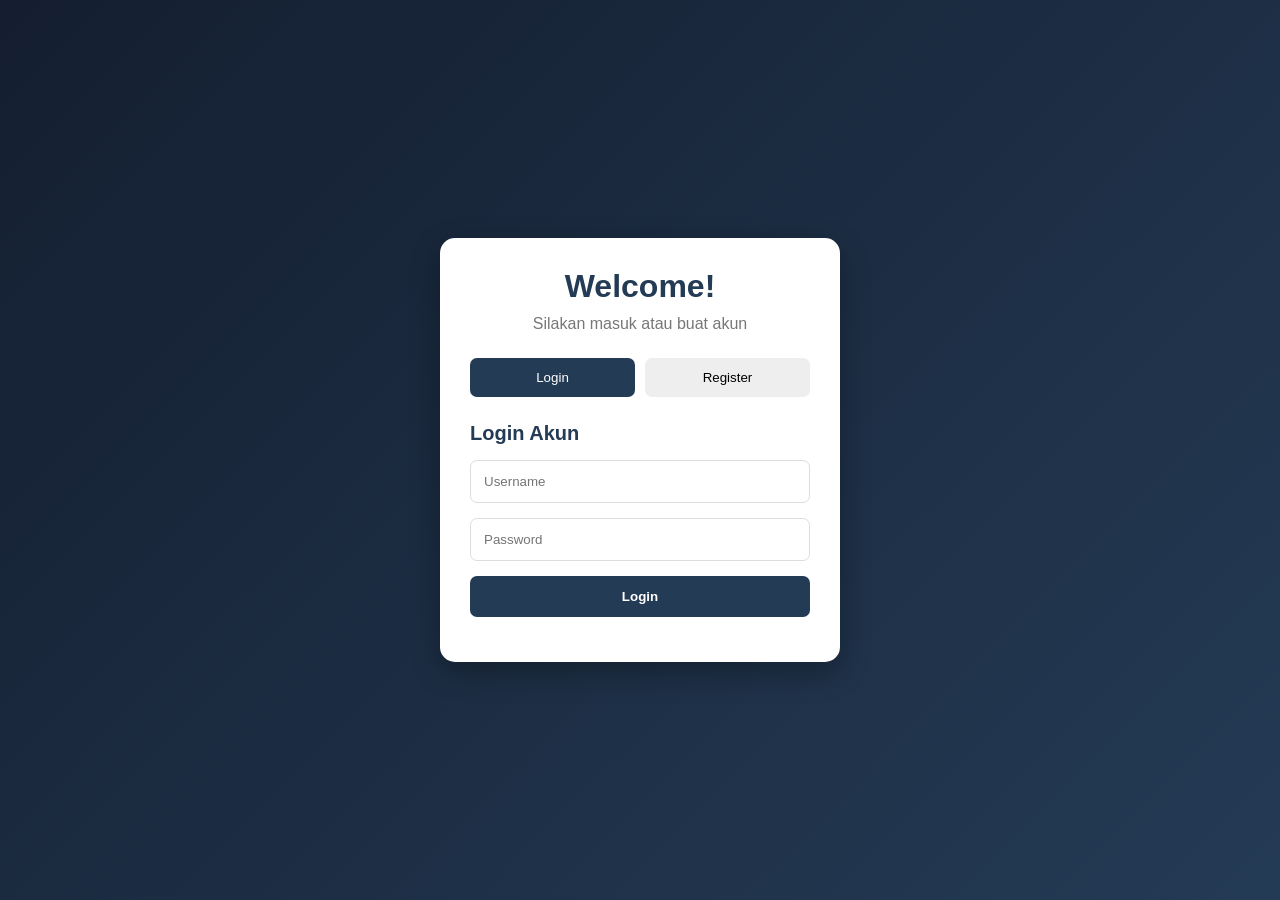
==== index.html @ 53bae005 "Rename Index.html to index.html" ====
<!DOCTYPE html>
<html lang="id">
<head>
    <meta charset="UTF-8">
    <meta name="viewport" content="width=device-width, initial-scale=1.0">
    <title>Login Website</title>
    <link rel="stylesheet" href="style.css">
</head>
<body>

    <div class="container">
        <div class="login-box">

            <h1>Welcome!</h1>
            <p class="subtitle">Silakan masuk atau buat akun</p>

            <div class="tabs">
                <button id="loginTab" class="active">
                    Login
                </button>
                <button id="registerTab">
                    Register
                </button>
            </div>

            <form id="loginForm">
                <h2>Login Akun</h2>

                <input
                    type="text"
                    id="loginUsername"
                    placeholder="Username"
                    required
                >

                <input
                    type="password"
                    id="loginPassword"
                    placeholder="Password"
                    required
                >

                <button type="submit" class="submit-btn">
                    Login
                </button>
            </form>

            <form id="registerForm" hidden>
                <h2>Buat Akun</h2>

                <input
                    type="text"
                    id="registerUsername"
                    placeholder="Buat Username"
                    required
                >

                <input
                    type="password"
                    id="registerPassword"
                    placeholder="Buat Password"
                    minlength="8"
                    required
                >

                <button type="submit" class="submit-btn">
                    Daftar Sekarang
                </button>
            </form>

            <p id="message"></p>

        </div>
    </div>

    <script src="app.js"></script>
</body>
</html>
---- style.css ----
* {
    margin: 0;
    padding: 0;
    box-sizing: border-box;
}

body {
    font-family: Arial, sans-serif;
    background: linear-gradient(135deg, #141e30, #243b55);
    min-height: 100vh;
    display: flex;
    justify-content: center;
    align-items: center;
    padding: 20px;
}

.container {
    width: 100%;
    max-width: 400px;
}

.login-box {
    background: white;
    padding: 30px;
    border-radius: 15px;
    box-shadow: 0 10px 30px rgba(0,0,0,0.3);
}

h1 {
    text-align: center;
    color: #243b55;
    margin-bottom: 10px;
}

.subtitle {
    text-align: center;
    color: #777;
    margin-bottom: 25px;
}

.tabs {
    display: flex;
    gap: 10px;
    margin-bottom: 25px;
}

.tabs button {
    width: 50%;
    padding: 12px;
    border: none;
    border-radius: 7px;
    background: #eee;
    cursor: pointer;
}

.tabs button.active {
    background: #243b55;
    color: white;
}

h2 {
    font-size: 20px;
    margin-bottom: 15px;
    color: #243b55;
}

input {
    width: 100%;
    padding: 13px;
    margin-bottom: 15px;
    border: 1px solid #ddd;
    border-radius: 7px;
    outline: none;
}

input:focus {
    border-color: #243b55;
}

.submit-btn {
    width: 100%;
    padding: 13px;
    border: none;
    border-radius: 7px;
    background: #243b55;
    color: white;
    font-weight: bold;
    cursor: pointer;
}

.submit-btn:hover {
    background: #141e30;
}

#message {
    margin-top: 15px;
    text-align: center;
    font-size: 14px;
}
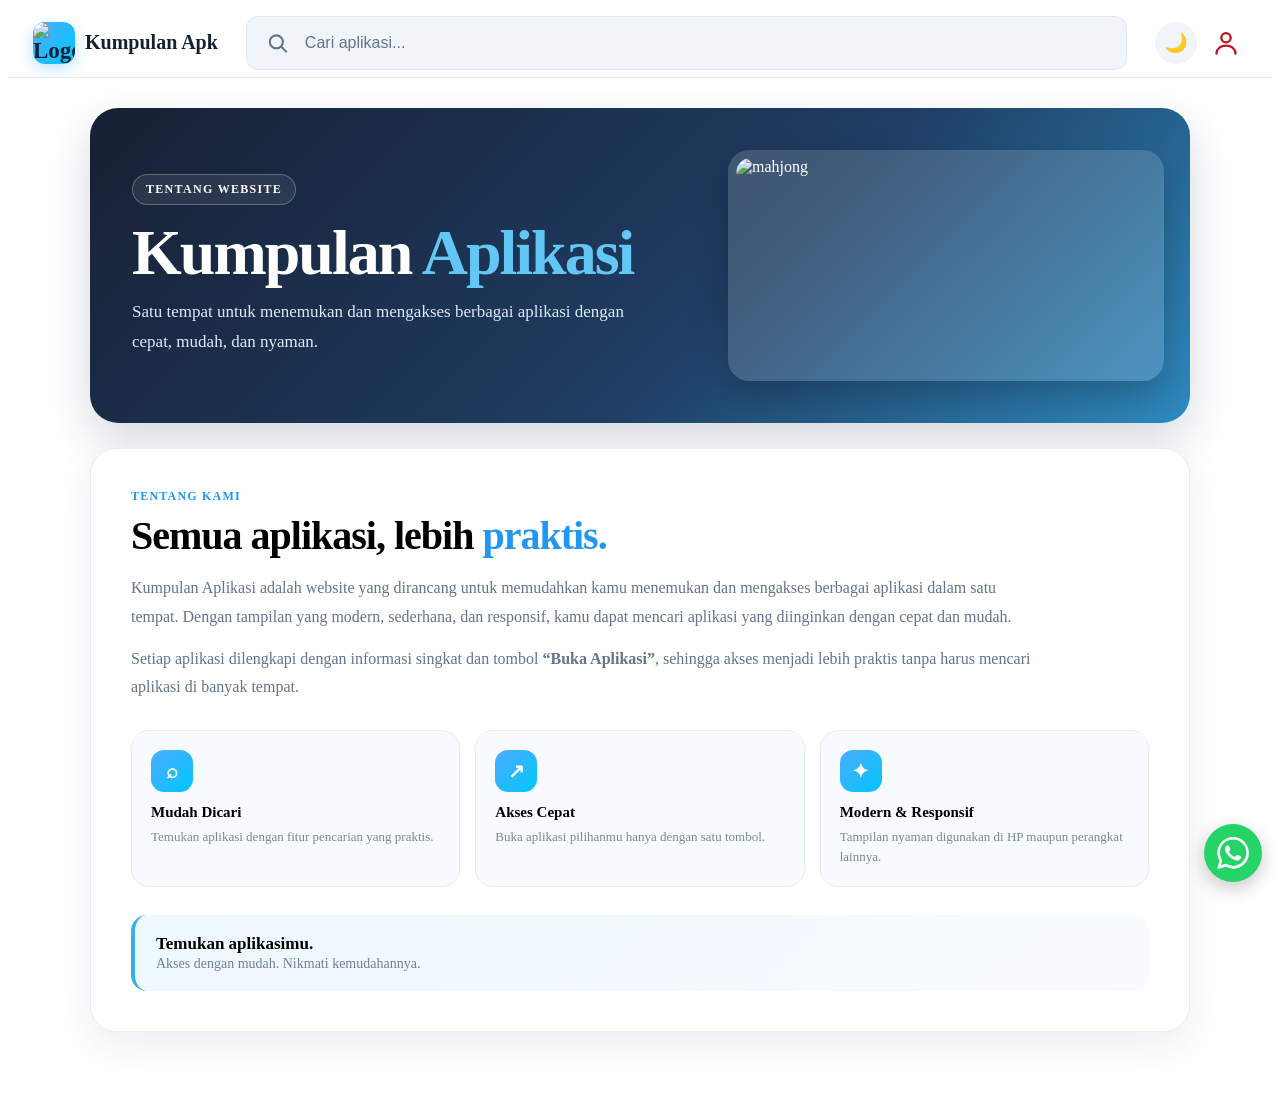
==== commit eac7d3d2: "Rename Tentang_login_updated.html to index.html" ====
--- a/index.html
+++ b/index.html
@@ -1,79 +1,864 @@
-
 <!DOCTYPE html>
-<html lang="id">
+<html lang="en">
 <head>
-    <meta charset="UTF-8">
-    <meta name="viewport" content="width=device-width, initial-scale=1.0">
-    <title>Login Website</title>
-    <link rel="stylesheet" href="style.css">
+  <meta name="viewport" content="width=device-width, initial-scale=1.0">
+  <title>Tentang</title>
+  <style>
+    /* SEARCH NAVBAR */
+    .search {
+      flex: 1;
+      max-width: 910px;
+      margin: 0 28px;
+      position: relative;
+    }
+
+    .search input {
+      width: 100%;
+      height: 54px;
+      padding: 0 22px 0 58px;
+      border: 1px solid rgba(148, 163, 184, .08);
+      border-radius: 12px;
+      outline: none;
+      font-size: 16px;
+      font-weight: 500;
+      color: #e5e7eb;
+      background: #111820;
+      box-shadow: inset 0 0 0 1px rgba(255,255,255,.015);
+      transition: .25s ease;
+    }
+
+    .search input::placeholder {
+      color: #aeb8c7;
+      opacity: 1;
+    }
+
+    .search input:focus {
+      border-color: rgba(0, 198, 255, .35);
+      box-shadow: 0 0 0 3px rgba(0, 198, 255, .08);
+    }
+
+    .search-icon {
+      position: absolute;
+      left: 20px;
+      top: 50%;
+      width: 23px;
+      height: 23px;
+      transform: translateY(-50%);
+      color: #b8c2d1;
+      pointer-events: none;
+    }
+
+    .search-icon svg {
+      width: 100%;
+      height: 100%;
+      display: block;
+      }
+
+    /* NAVBAR */
+    .navbar{
+      position:sticky;
+      top:0;
+      z-index:1000;
+      width:100%;
+      height:70px;
+      display:flex;
+      align-items:center;
+      justify-content:space-between;
+      padding:0 25px;
+      box-sizing:border-box;
+      background:rgba(255,255,255,.88);
+      backdrop-filter:blur(15px);
+      -webkit-backdrop-filter:blur(15px);
+      border-bottom:1px solid rgba(0,0,0,.08);
+      transition:.3s ease
+    }
+    
+    .nav-logo{
+      display:flex;
+      align-items:center;
+      gap:10px;
+      font-size:20px;
+      font-weight:800;
+      color:#172033
+    }
+    
+    .logo-icon{
+      width:42px;
+      height:42px;
+      display:flex;
+      align-items:center;
+      justify-content:center;
+      font-size:23px;
+      border-radius:12px;
+      background:linear-gradient(135deg,#4facfe,#00c6ff);
+      box-shadow:0 5px 15px rgba(0,150,255,.25);
+      overflow:hidden;
+      flex-shrink:0;
+    }
+
+    .logo-icon img{
+      width:100%;
+      height:100%;
+      object-fit:cover;
+      display:block;
+      border-radius:12px;
+    }
+
+    .nav-actions{
+      position:relative;
+      display:flex;
+      align-items:center;
+      gap:8px
+    }
+    
+    .theme-btn,.menu-btn{
+      width:42px;
+      height:42px;
+      border:none;
+      border-radius:50%;
+      cursor:pointer;
+      display:flex;
+      align-items:center;
+      justify-content:center;
+      font-size:19px;
+      background:#f1f5f9;
+      transition:.25s ease
+    }
+    
+    .menu-btn{
+      font-size:25px;
+      line-height:1;
+      color:#172033
+    }
+    
+    .theme-btn:hover,.menu-btn:hover{
+      transform:scale(1.08);
+      background:#e5edf5
+    }
+    
+    .hamburger-menu{
+      display:none;
+      position:absolute;
+      top:52px;
+      right:0;
+      width:190px;
+      padding:8px;
+      background:rgba(255,255,255,.98);
+      border:1px solid #e5eaf1;
+      border-radius:16px;
+      box-shadow:0 12px 30px rgba(20,35,60,.16);
+      animation:menuSlide .18s ease
+    }
+    
+    .hamburger-menu.show{
+      display:block
+    }
+    
+    .hamburger-menu a{
+      display:block;
+      padding:12px 14px;
+      border-radius:11px;
+      text-decoration:none;
+      color:#172033;
+      font-size:15px;
+      font-weight:600;
+      transition:.2s ease
+    }
+    
+    .hamburger-menu a:hover{
+      background:#eef8ff;
+      color:#2196f3
+    }
+    
+    @keyframes menuSlide{
+      from{opacity:0;
+           transform:translateY(-7px)
+          }to{
+        opacity:1;
+        transform:translateY(0)
+      }}
+
+    /* =========================
+       DARK MODE
+    ========================= */
+
+    body.dark-mode {
+        background: #0f172a;
+        color: #e5e7eb;
+    }
+
+    body.dark-mode .navbar {
+        background: rgba(15, 23, 42, 0.88);
+        border-bottom: 1px solid rgba(255, 255, 255, 0.08);
+    }
+
+    body.dark-mode .nav-logo {
+        color: #f8fafc;
+    }
+
+    body.dark-mode .nav-menu a {
+        color: #cbd5e1;
+    }
+
+    body.dark-mode .nav-menu a:hover {
+        color: #60a5fa;
+        background: rgba(96, 165, 250, 0.12);
+    }
+
+    body.dark-mode .theme-btn {
+        background: #1e293b;
+    }
+
+    body.dark-mode .menu-btn{
+        background:#1e293b;
+        color:#f8fafc
+    }
+
+    body:not(.dark-mode) .search input {
+        color: #172033;
+        background: #f1f5f9;
+        border-color: #e2e8f0;
+    }
+
+    body:not(.dark-mode) .search input::placeholder {
+        color: #64748b;
+    }
+
+    body:not(.dark-mode) .search-icon {
+        color: #64748b;
+    }
+    
+    body.dark-mode .hamburger-menu{
+        background:rgba(15,23,42,.98);
+        border-color:rgba(255,255,255,.08)
+    }
+    
+    body.dark-mode .hamburger-menu a{
+        color:#cbd5e1
+    }
+    
+    body.dark-mode .hamburger-menu a:hover{
+        color:#60a5fa;
+        background:rgba(96,165,250,.12)
+    }
+
+    /* =========================
+       HP / MOBILE
+    ========================= */
+
+    @media (max-width: 600px) {
+
+    .navbar {
+        height: 62px;
+        padding: 0 15px;
+    }
+
+    .nav-logo {
+        font-size: 16px;
+    }
+
+    .logo-icon {
+        width: 36px;
+        height: 36px;
+        font-size: 19px;
+    }
+
+    .logo-icon img {
+        width: 100%;
+        height: 100%;
+        object-fit: cover;
+    }
+
+    .hamburger-menu { display: none; }
+
+    .search {
+        margin: 0 12px;
+        max-width: none;
+    }
+
+    .search input {
+        height: 44px;
+        padding-left: 46px;
+        font-size: 14px;
+        border-radius: 11px;
+    }
+
+    .search-icon {
+        left: 15px;
+        width: 20px;
+        height: 20px;
+    }
+
+    .theme-btn, .menu-btn { width: 38px; height: 38px; }
+    .menu-btn { font-size: 23px; }
+    .hamburger-menu { top: 48px; width: 180px; }
+}
+
+    /* WhatsApp Floating Button */
+    .whatsapp-float {
+      position: fixed;
+      right: 18px;
+      bottom: 18px;
+      width: 58px;
+      height: 58px;
+      border-radius: 50%;
+      background: #25D366;
+      display: flex;
+      align-items: center;
+      justify-content: center;
+      text-decoration: none;
+      box-shadow: 0 6px 18px rgba(0,0,0,.22);
+      z-index: 9999;
+      transition: transform .2s ease, box-shadow .2s ease;
+    }
+
+    .whatsapp-float:hover {
+      transform: scale(1.08);
+      box-shadow: 0 9px 24px rgba(0,0,0,.28);
+    }
+
+    .whatsapp-float:active {
+      transform: scale(.94);
+    }
+
+    .whatsapp-float svg {
+      width: 32px;
+      height: 32px;
+      fill: white;
+    }
+
+    @media (max-width: 480px) {
+      .container { padding: 14px; }
+      header h1 { font-size: 26px; }
+      .card { border-radius: 17px; }
+      .app-image { width: 180px; }
+    }
+    
+  
+/* ===== TENTANG WEBSITE MODERN ===== */
+    .about-page{
+      max-width:1100px;
+      margin:0 auto;
+      padding:30px 20px 70px
+    }
+    
+    .about-hero{
+      display:grid;
+      grid-template-columns:1fr 420px;
+      align-items:center;
+      gap:34px;
+      padding:42px;
+      border-radius:28px;
+      overflow:hidden;
+      background:linear-gradient(135deg,#172033,#1f3d63 58%,#2e8bc0);
+      box-shadow:0 18px 45px rgba(20,45,80,.18);
+      color:#fff
+    }
+
+    .about-eyebrow{
+      display:inline-block;
+      padding:7px 13px;
+      border:1px solid rgba(255,255,255,.25);
+      border-radius:999px;
+      background:rgba(255,255,255,.08);
+      font-size:12px;
+      font-weight:800;
+      letter-spacing:1.3px
+    }
+    
+    .about-hero h1{
+      margin:16px 0 12px;
+      font-size:clamp(40px,6vw,64px);
+      line-height:1;
+      letter-spacing:-2px
+    }
+
+    .about-hero h1 span{
+      color:#62c7f5
+    }
+    
+    .about-hero-text{
+      max-width:520px;
+      margin:0;
+      color:#dceafa;
+      font-size:17px;
+      line-height:1.75
+    }
+
+    .about-photo{
+      width:100%;
+      padding:8px;
+      border-radius:21px;
+      background:rgba(255,255,255,.15);
+      box-shadow:0 15px 35px rgba(0,0,0,.22)
+    }
+
+    .about-photo img{
+      display:block;
+      width:100%;
+      height:215px;
+      object-fit:cover;
+      border-radius:15px
+    }
+
+    .about-content{
+      margin-top:25px;
+      padding:40px;
+      border-radius:26px;
+      background:#fff;
+      border:1px solid #e6edf5;
+      box-shadow:0 14px 40px rgba(20,35,60,.08)
+    }
+
+    .about-label{
+      color:#2196f3;
+      font-size:12px;
+      font-weight:800;
+      letter-spacing:1.2px;
+      text-transform:uppercase
+    }
+
+    .about-content h2{
+      margin:8px 0 15px;
+      font-size:clamp(28px,4vw,40px);
+      letter-spacing:-1px
+    }
+
+    .about-content h2 span{
+      color:#2196f3
+    }
+
+    .about-content>p{
+      max-width:900px;
+      margin:0 0 13px;
+      color:#64748b;
+      font-size:16px;
+      line-height:1.8
+    }
+
+    .about-features{
+      display:grid;
+      grid-template-columns:repeat(3,1fr);
+      gap:15px;
+      margin-top:28px
+    }
+
+    .about-feature{
+      padding:19px;
+      border:1px solid #e6edf5;
+      border-radius:18px;
+      background:#f7fbff
+    }
+
+    .about-feature-icon{
+      width:42px;
+      height:42px;
+      display:grid;
+      place-items:center;
+      margin-bottom:12px;
+      border-radius:13px;
+      background:linear-gradient(135deg,#4facfe,#00c6ff);
+      color:#fff;
+      font-size:20px;
+      font-weight:800
+    }
+
+    .about-feature h3{
+      margin:0 0 6px;
+      font-size:15px
+    }
+
+    .about-feature p{
+      margin:0;
+      color:#7b8798;
+      font-size:13px;
+      line-height:1.55
+    }
+
+    .about-quote{
+      margin-top:28px;
+      padding:19px 21px;
+      border-left:4px solid #35afe5;
+      border-radius:16px;
+      background:linear-gradient(135deg,#eef8ff,#f8fbff)
+    }
+
+    .about-quote strong{
+      display:block;
+      font-size:17px
+    }
+
+    .about-quote span{
+      color:#718096;
+      font-size:14px
+    }
+
+    body.dark-mode .about-content{
+      background:#111c2e;
+      border-color:rgba(255,255,255,.07)
+    }
+
+    body.dark-mode .about-content>p{
+      color:#aebbcf
+    }
+
+    body.dark-mode .about-feature{
+      background:#162236;
+      border-color:rgba(255,255,255,.07)
+    }
+
+    body.dark-mode .about-feature p,body.dark-mode .about-quote span{
+      color:#9aa9bd
+    }
+
+    body.dark-mode .about-quote{
+      background:#172438
+    }
+
+    @media(max-width:700px){
+    .about-page{
+      padding:20px 14px 55px
+    }
+      
+    .about-hero{
+      grid-template-columns:1fr;
+      padding:29px 22px;
+      gap:24px;
+      border-radius:23px
+    }
+      
+    .about-hero h1{
+      font-size:46px
+    }
+ 
+    .about-hero-text{
+      font-size:15px
+    }
+ 
+    .about-photo{
+      width:100%
+    }
+
+    .about-photo img{
+      height:175px
+    }
+
+    .about-content{
+      padding:27px 21px;
+      border-radius:22px
+    }
+ 
+    .about-features{grid-template-columns:1fr
+    }
+}
+
+
+    /* ===== IKON PROFIL & PANEL LOGIN ===== */
+    .profile-btn{
+      width:42px;height:42px;border:0;border-radius:50%;
+      display:flex;align-items:center;justify-content:center;
+      cursor:pointer;background:transparent;color:#b51620;
+      transition:.2s ease;padding:7px
+    }
+    .profile-btn:hover{background:rgba(181,22,32,.10);transform:scale(1.06)}
+    .profile-btn svg{width:100%;height:100%;fill:none;stroke:currentColor;stroke-width:2;stroke-linecap:round;stroke-linejoin:round}
+    body.dark-mode .profile-btn{color:#ff626b}
+    .login-overlay{
+      position:fixed;inset:0;z-index:10000;
+      display:flex;justify-content:flex-end;
+      background:rgba(0,0,0,.62);
+      opacity:0;visibility:hidden;transition:opacity .25s ease,visibility .25s ease
+    }
+    .login-overlay.show{opacity:1;visibility:visible}
+    .login-panel{
+      width:min(470px, min(72vw, 100%));height:100%;
+      box-sizing:border-box;overflow-y:auto;
+      padding:18px 24px 35px;
+      color:#fff;background:#812020;
+      box-shadow:-12px 0 35px rgba(0,0,0,.25);
+      transform:translateX(35px);transition:transform .25s ease
+    }
+    .login-overlay.show .login-panel{transform:translateX(0)}
+    .login-header{
+      min-height:48px;display:grid;grid-template-columns:38px 1fr 38px;
+      align-items:center;border-bottom:1px solid rgba(255,255,255,.12);
+      margin-bottom:27px;padding-bottom:12px
+    }
+    .login-header h2{margin:0;text-align:center;font-size:23px;font-weight:600}
+    .login-close{
+      border:0;background:transparent;color:#e8b7a1;font-size:31px;
+      line-height:1;cursor:pointer;padding:0
+    }
+    .login-panel form>label:not(.remember-row){
+      display:block;font-size:19px;font-weight:700;margin:0 0 12px
+    }
+    .login-input-wrap{
+      height:66px;box-sizing:border-box;display:flex;align-items:center;
+      gap:13px;padding:0 16px;margin-bottom:27px;
+      border:1px solid rgba(255,255,255,.48);background:rgba(255,255,255,.035)
+    }
+    .login-input-wrap>svg{width:23px;height:23px;fill:#fff;flex-shrink:0}
+    .login-input-wrap input{
+      width:100%;min-width:0;height:100%;border:0;outline:0;
+      background:transparent;color:#fff;font-size:17px
+    }
+    .password-toggle{
+      flex-shrink:0;border:0;padding:3px;background:transparent;color:#fff;cursor:pointer
+    }
+    .password-toggle svg{width:27px;height:27px;fill:none;stroke:currentColor;stroke-width:2;stroke-linecap:round;stroke-linejoin:round}
+    .remember-row{
+      display:flex;align-items:center;gap:9px;margin:0 0 35px;
+      color:#f2d9c9;font-size:15px;cursor:pointer
+    }
+    .remember-row input{width:20px;height:20px;accent-color:#1687ed}
+    .login-submit{
+      display:block;width:100%;height:60px;border:0;cursor:pointer;
+      background:#430707;color:#fff;font-size:21px;font-weight:400;
+      transition:background .2s ease
+    }
+    .login-submit:hover{background:#300303}
+    .forgot-link{
+      display:block;text-align:center;margin:5px 0 48px;
+      color:#d8b58d;text-decoration:none;font-size:16px
+    }
+    .forgot-link span{font-size:21px;margin-left:5px}
+    .login-register{
+      margin:0 0 10px;padding:25px 14px;
+      background:#430707;color:#e8d8d0;text-align:center;font-size:15px
+    }
+    .login-register a{color:#e8d5a4;font-weight:800;text-decoration:none}
+    .login-note{min-height:20px;color:#ffe0a8;font-size:13px;line-height:1.5}
+    @media(max-width:600px){
+      .navbar{gap:7px}
+      .nav-actions{gap:2px}
+      .profile-btn{width:38px;height:38px;padding:6px}
+      .login-panel{width:min(72vw, 430px);padding:17px 22px 30px}
+      .login-header{margin-bottom:25px}
+      .login-panel form>label:not(.remember-row){font-size:17px}
+      .login-input-wrap{height:58px;margin-bottom:25px}
+      .login-submit{height:56px}
+    }
+    @media(max-width:360px){
+      .login-panel{width:82vw;padding-left:17px;padding-right:17px}
+    }
+
+  </style>
 </head>
 <body>
 
-    <div class="container">
-        <div class="login-box">
-
-            <h1>Welcome!</h1>
-            <p class="subtitle">Silakan masuk atau buat akun</p>
-
-            <div class="tabs">
-                <button id="loginTab" class="active">
-                    Login
-                </button>
-                <button id="registerTab">
-                    Register
-                </button>
-            </div>
-
-            <form id="loginForm">
-                <h2>Login Akun</h2>
-
-                <input
-                    type="text"
-                    id="loginUsername"
-                    placeholder="Username"
-                    required
-                >
-
-                <input
-                    type="password"
-                    id="loginPassword"
-                    placeholder="Password"
-                    required
-                >
-
-                <button type="submit" class="submit-btn">
-                    Login
-                </button>
-            </form>
-
-            <form id="registerForm" hidden>
-                <h2>Buat Akun</h2>
-
-                <input
-                    type="text"
-                    id="registerUsername"
-                    placeholder="Buat Username"
-                    required
-                >
-
-                <input
-                    type="password"
-                    id="registerPassword"
-                    placeholder="Buat Password"
-                    minlength="8"
-                    required
-                >
-
-                <button type="submit" class="submit-btn">
-                    Daftar Sekarang
-                </button>
-            </form>
-
-            <p id="message"></p>
-
+  <!-- Tombol WhatsApp Mengambang -->
+  <!-- GANTI URL DI BAWAH dengan link Saluran WhatsApp kamu -->
+  <a
+    class="whatsapp-float"
+    href="https://whatsapp.com/channel/0029VbCrWgW8fewrQ4PWAq3E"
+    target="_blank"
+    rel="noopener noreferrer"
+    aria-label="Buka Saluran WhatsApp"
+    title="Saluran WhatsApp"
+  >
+    <svg viewBox="0 0 24 24" aria-hidden="true">
+      <path d="M20.52 3.48A11.82 11.82 0 0 0 12.08 0C5.56 0 .25 5.3.25 11.82c0 2.08.54 4.11 1.56 5.9L.17 24l6.42-1.61a11.8 11.8 0 0 0 5.48 1.35h.01c6.52 0 11.82-5.3 11.82-11.82 0-3.16-1.23-6.13-3.38-8.44ZM12.09 21.7h-.01a9.84 9.84 0 0 1-5.02-1.37l-.36-.21-3.81.96 1.02-3.72-.23-.38a9.85 9.85 0 0 1-1.51-5.16C2.17 6.38 6.61 1.94 12.08 1.94c2.65 0 5.14 1.03 7.02 2.91a9.86 9.86 0 0 1 2.9 7.03c0 5.47-4.44 9.82-9.91 9.82Zm5.4-7.36c-.3-.15-1.77-.87-2.04-.97-.27-.1-.47-.15-.67.15-.2.3-.77.97-.94 1.17-.17.2-.35.22-.65.07-.3-.15-1.28-.47-2.44-1.5-.9-.8-1.5-1.79-1.67-2.09-.17-.3-.02-.46.13-.61.13-.13.3-.35.45-.52.15-.17.2-.3.3-.5.1-.2.05-.37-.02-.52-.07-.15-.67-1.62-.92-2.22-.24-.58-.49-.5-.67-.51h-.57c-.2 0-.52.07-.8.37-.27.3-1.04 1.02-1.04 2.49s1.07 2.89 1.22 3.09c.15.2 2.1 3.2 5.08 4.49.71.31 1.26.5 1.69.64.71.23 1.36.2 1.87.12.57-.09 1.77-.72 2.02-1.42.25-.7.25-1.3.17-1.42-.07-.12-.27-.2-.57-.35Z"/>
+    </svg>
+  </a>
+  
+  <nav class="navbar">
+    <div class="nav-logo">
+      <div class="logo-icon">
+        <img src="logo.jpg" alt="Logo Kumpulan Apk">
+      </div>
+      <span>Kumpulan Apk</span>
+    </div>
+
+    <div class="search">
+      <span class="search-icon" aria-hidden="true">
+        <svg viewBox="0 0 24 24" fill="none">
+          <circle cx="10.8" cy="10.8" r="6.8" stroke="currentColor" stroke-width="2.2"/>
+          <path d="M16 16L21 21" stroke="currentColor" stroke-width="2.2" stroke-linecap="round"/>
+        </svg>
+      </span>
+      <input id="search" type="search" placeholder="Cari aplikasi..." autocomplete="off" aria-label="Cari aplikasi">
+    </div>
+
+    <div class="nav-actions">
+      <button id="themeToggle" class="theme-btn" type="button" aria-label="Ubah tema">🌙</button>
+      <button id="loginOpen" class="profile-btn" type="button" aria-label="Buka login" title="Login">
+        <svg viewBox="0 0 24 24" aria-hidden="true">
+          <circle cx="12" cy="7.5" r="4" />
+          <path d="M3.8 21c.5-4.2 3.8-6.7 8.2-6.7s7.7 2.5 8.2 6.7" />
+        </svg>
+      </button>
+    </div>
+  </nav>
+
+  <!-- Panel login yang dibuka melalui ikon pengguna -->
+  <div class="login-overlay" id="loginOverlay" aria-hidden="true">
+    <section class="login-panel" role="dialog" aria-modal="true" aria-labelledby="loginTitle">
+      <div class="login-header">
+        <button class="login-close" id="loginClose" type="button" aria-label="Tutup login">×</button>
+        <h2 id="loginTitle">Login</h2>
+        <span class="login-header-space"></span>
+      </div>
+
+      <form id="loginForm">
+        <label for="loginUsername">Nama pengguna</label>
+        <div class="login-input-wrap">
+          <svg viewBox="0 0 24 24" aria-hidden="true"><path d="M12 12a4.2 4.2 0 1 0 0-8.4 4.2 4.2 0 0 0 0 8.4ZM4.5 21v-1.4a7.5 7.5 0 0 1 15 0V21Z"/></svg>
+          <input id="loginUsername" name="username" type="text" autocomplete="username" required>
         </div>
-    </div>
-
-    <script src="app.js"></script>
+
+        <label for="loginPassword">Kata sandi</label>
+        <div class="login-input-wrap">
+          <svg viewBox="0 0 24 24" aria-hidden="true"><path d="M7 10V7a5 5 0 0 1 10 0v3h1.5A1.5 1.5 0 0 1 20 11.5v9a1.5 1.5 0 0 1-1.5 1.5h-13A1.5 1.5 0 0 1 4 20.5v-9A1.5 1.5 0 0 1 5.5 10H7Zm2.5 0h5V7a2.5 2.5 0 0 0-5 0v3Z"/></svg>
+          <input id="loginPassword" name="password" type="password" autocomplete="current-password" required>
+          <button class="password-toggle" id="passwordToggle" type="button" aria-label="Tampilkan kata sandi">
+            <svg viewBox="0 0 24 24" aria-hidden="true"><path d="M2 12s3.6-7 10-7 10 7 10 7-3.6 7-10 7S2 12 2 12Z"/><circle cx="12" cy="12" r="3"/></svg>
+          </button>
+        </div>
+
+        <label class="remember-row">
+          <input type="checkbox" name="remember" checked>
+          <span>Ingat saya</span>
+        </label>
+
+        <button class="login-submit" type="submit">Login</button>
+        <a class="forgot-link" href="#" id="forgotLink">Lupa kata sandi? <span>↗</span></a>
+      </form>
+
+      <div class="login-register">
+        Tidak terdaftar? <a href="Functions/registrasi/register.html" id="registerLink">Daftar</a>
+      </div>
+      <p class="login-note" id="loginNote" role="status" aria-live="polite"></p>
+    </section>
+  </div>
+
+  <main class="about-page" id="tentang">
+    <section class="about-hero">
+      <div>
+        <span class="about-eyebrow">TENTANG WEBSITE</span>
+        <h1>Kumpulan <span>Aplikasi</span></h1>
+        <p class="about-hero-text">
+          Satu tempat untuk menemukan dan mengakses berbagai aplikasi
+          dengan cepat, mudah, dan nyaman.
+        </p>
+      </div>
+      <div class="about-photo">
+        <img src="mahjong.jpg" alt="mahjong">
+      </div>
+    </section>
+
+    <section class="about-content">
+      <div class="about-label">Tentang Kami</div>
+      <h2>Semua aplikasi, lebih <span>praktis.</span></h2>
+      <p>
+        Kumpulan Aplikasi adalah website yang dirancang untuk memudahkan
+        kamu menemukan dan mengakses berbagai aplikasi dalam satu tempat.
+        Dengan tampilan yang modern, sederhana, dan responsif, kamu dapat
+        mencari aplikasi yang diinginkan dengan cepat dan mudah.
+      </p>
+      <p>
+        Setiap aplikasi dilengkapi dengan informasi singkat dan tombol
+        <strong>“Buka Aplikasi”</strong>, sehingga akses menjadi lebih
+        praktis tanpa harus mencari aplikasi di banyak tempat.
+      </p>
+
+      <div class="about-features">
+        <div class="about-feature">
+          <div class="about-feature-icon">⌕</div>
+          <h3>Mudah Dicari</h3>
+          <p>Temukan aplikasi dengan fitur pencarian yang praktis.</p>
+        </div>
+        <div class="about-feature">
+          <div class="about-feature-icon">↗</div>
+          <h3>Akses Cepat</h3>
+          <p>Buka aplikasi pilihanmu hanya dengan satu tombol.</p>
+        </div>
+        <div class="about-feature">
+          <div class="about-feature-icon">✦</div>
+          <h3>Modern & Responsif</h3>
+          <p>Tampilan nyaman digunakan di HP maupun perangkat lainnya.</p>
+        </div>
+      </div>
+
+      <div class="about-quote">
+        <strong>Temukan aplikasimu.</strong>
+        <span>Akses dengan mudah. Nikmati kemudahannya.</span>
+      </div>
+    </section>
+  </main>
+
+  
+<script src="app.js">
+  const themeToggle = document.getElementById("themeToggle");
+  const loginOpen = document.getElementById("loginOpen");
+  const loginClose = document.getElementById("loginClose");
+  const loginOverlay = document.getElementById("loginOverlay");
+  const loginPanel = document.querySelector(".login-panel");
+  const passwordInput = document.getElementById("loginPassword");
+  const passwordToggle = document.getElementById("passwordToggle");
+  
+
+  // Tema terang/gelap
+  themeToggle.addEventListener("click", () => {
+    document.body.classList.toggle("dark-mode");
+    const dark = document.body.classList.contains("dark-mode");
+    themeToggle.textContent = dark ? "☀️" : "🌙";
+    localStorage.setItem("theme", dark ? "dark" : "light");
+  });
+  if (localStorage.getItem("theme") === "dark") {
+    document.body.classList.add("dark-mode");
+    themeToggle.textContent = "☀️";
+  }
+
+  // Buka dan tutup panel login
+  function openLogin() {
+    loginOverlay.classList.add("show");
+    loginOverlay.setAttribute("aria-hidden", "false");
+    document.body.style.overflow = "hidden";
+    setTimeout(() => document.getElementById("loginUsername").focus(), 150);
+  }
+  function closeLogin() {
+    loginOverlay.classList.remove("show");
+    loginOverlay.setAttribute("aria-hidden", "true");
+    document.body.style.overflow = "";
+    loginOpen.focus();
+  }
+  loginOpen.addEventListener("click", openLogin);
+  loginClose.addEventListener("click", closeLogin);
+  loginOverlay.addEventListener("click", event => {
+    if (event.target === loginOverlay) closeLogin();
+  });
+  loginPanel.addEventListener("click", event => event.stopPropagation());
+  document.addEventListener("keydown", event => {
+    if (event.key === "Escape" && loginOverlay.classList.contains("show")) closeLogin();
+  });
+
+  // Tampilkan/sembunyikan kata sandi
+  passwordToggle.addEventListener("click", () => {
+    const show = passwordInput.type === "password";
+    passwordInput.type = show ? "text" : "password";
+    passwordToggle.setAttribute("aria-label", show ? "Sembunyikan kata sandi" : "Tampilkan kata sandi");
+  });
+
+  
+
+  // Pencarian (aktif jika halaman memiliki daftar kartu aplikasi).
+  const search = document.getElementById("search");
+  const cards = document.querySelectorAll(".card");
+  const empty = document.getElementById("empty");
+  if (search && cards.length && empty) {
+    search.addEventListener("input", function () {
+      const keyword = this.value.toLowerCase().trim();
+      let visible = 0;
+      cards.forEach(card => {
+        const name = (card.dataset.name || "").toLowerCase();
+        const show = name.includes(keyword);
+        card.style.display = show ? "" : "none";
+        if (show) visible++;
+      });
+      empty.style.display = visible === 0 ? "block" : "none";
+    });
+  }
+</script>
+  
 </body>
 </html>
